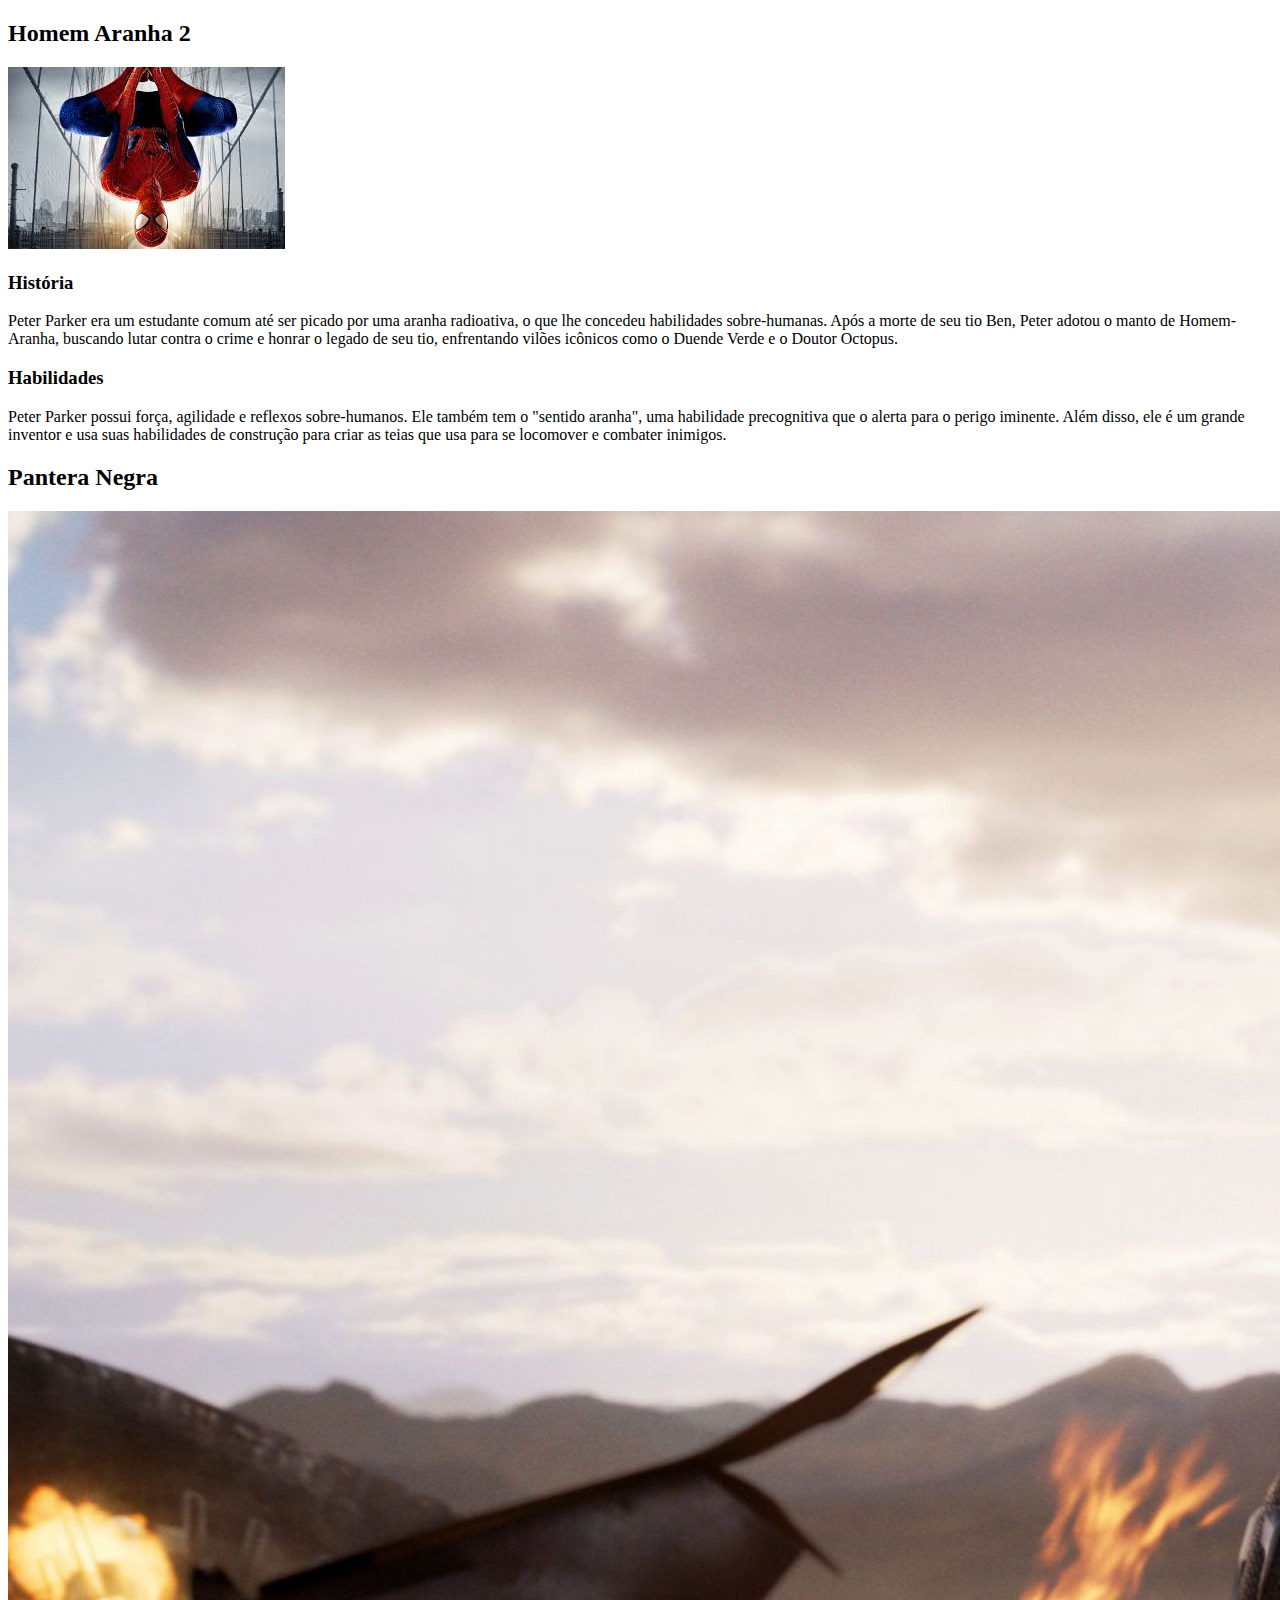
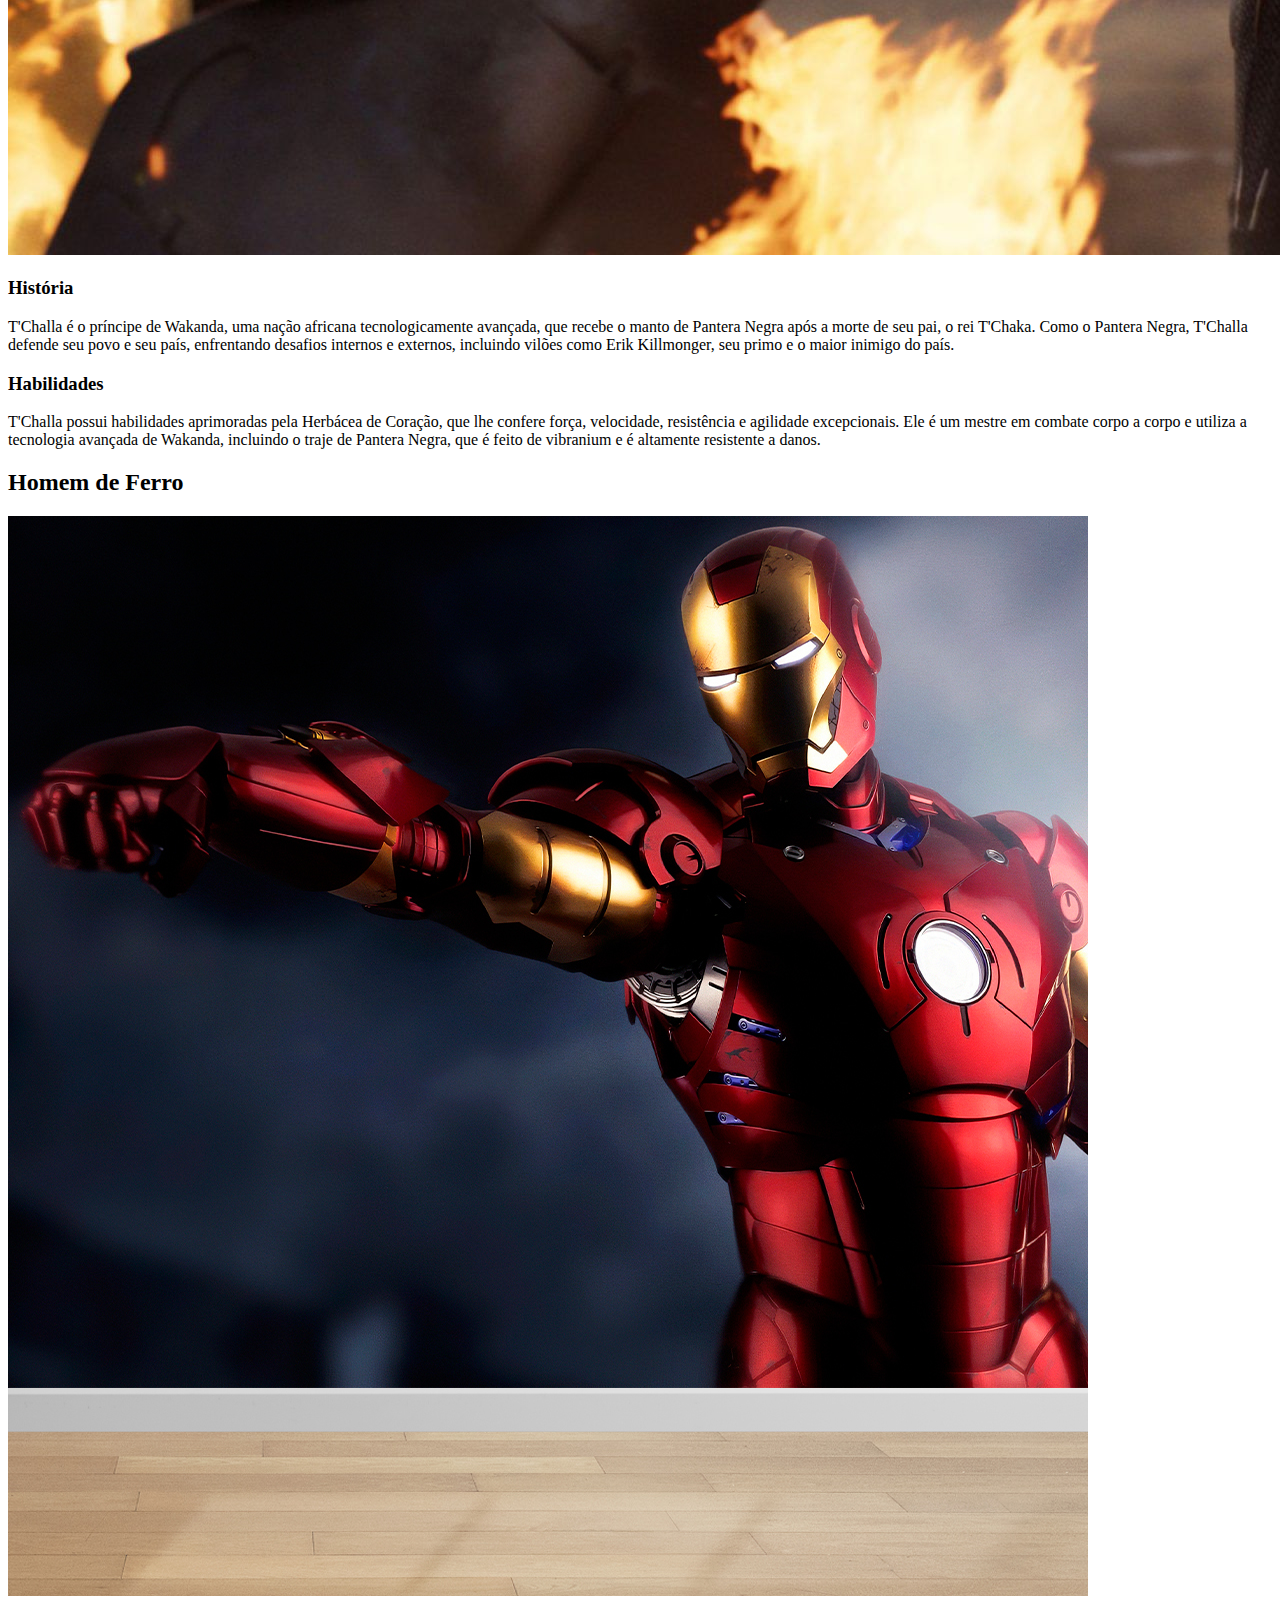
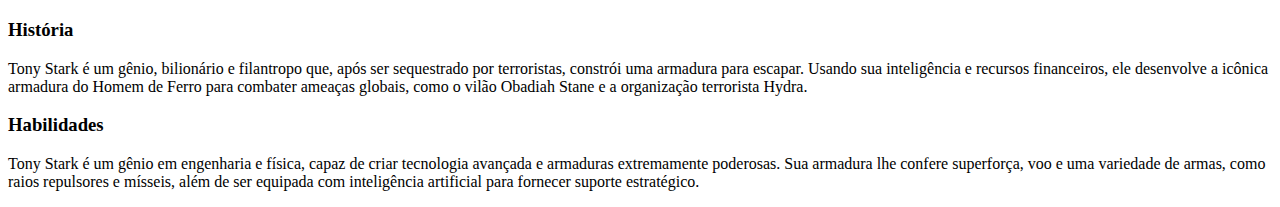
==== herois.html @ c0ed3aaa "adicionando páginas" ====
<!DOCTYPE html>
<html lang="pt-br">
<head>
    <meta charset="UTF-8">
    <meta name="viewport" content="width=device-width, initial-scale=1.0">
    <title>Heróis</title>
</head>
<body>
    <section class="hero1">
        <div>
            <h2>Homem Aranha 2</h2>
            <div class="imgContainer">
                <img src="img/miranha.jpg" alt="homem-aranha">
            </div>
        </div>
        <div>
            <h3>História</h3>
            <p>Peter Parker era um estudante comum até ser picado por uma aranha radioativa, o que lhe concedeu
                habilidades sobre-humanas. Após a morte de seu tio Ben, Peter adotou o manto de Homem-Aranha, buscando
                lutar contra o crime e honrar o legado de seu tio, enfrentando vilões icônicos como o Duende Verde e o
                Doutor Octopus.
            </p>
            <h3>Habilidades</h3>
            <p>
                Peter Parker possui força, agilidade e reflexos sobre-humanos. Ele também tem o "sentido aranha", uma
                habilidade precognitiva que o alerta para o perigo iminente. Além disso, ele é um grande inventor e usa
                suas habilidades de construção para criar as teias que usa para se locomover e combater inimigos.
            </p>
        </div>
    </section>
    <section class="hero2">
        <div>
            <h2>Pantera Negra</h2>
            <div class="imgContainer">
                <img src="img/black-panter.jpg" alt="pantera-negra">
            </div>
        </div>
        <div>
            <h3>História</h3>
            <p> T'Challa é o príncipe de Wakanda, uma nação africana tecnologicamente avançada, que recebe o manto de
                Pantera Negra após a morte de seu pai, o rei T'Chaka. Como o Pantera Negra, T'Challa defende seu povo e
                seu país, enfrentando desafios internos e externos, incluindo vilões como Erik Killmonger, seu primo e o
                maior inimigo do país.</p>
            <h3>Habilidades</h3>
            <p>
                T'Challa possui habilidades aprimoradas pela Herbácea de Coração, que lhe confere força, velocidade,
                resistência e agilidade excepcionais. Ele é um mestre em combate corpo a corpo e utiliza a tecnologia
                avançada de Wakanda, incluindo o traje de Pantera Negra, que é feito de vibranium e é altamente
                resistente a danos.
            </p>
        </div>
    </section>
    <section class="hero3">
        <div>
            <h2>Homem de Ferro</h2>
            <div>
                <div class="imgContainer">
                    <img src="img/homem-de-ferro.jpg" alt="homem-de-ferro">
                </div>
            </div>
        </div>


        <div>
            <h3>História</h3>
            <p>Tony Stark é um gênio, bilionário e filantropo que, após ser sequestrado por terroristas, constrói uma
                armadura para escapar. Usando sua inteligência e recursos financeiros, ele desenvolve a icônica armadura
                do Homem de Ferro para combater ameaças globais, como o vilão Obadiah Stane e a organização terrorista
                Hydra.</p>
            <h3>Habilidades</h3>
            <p>
                Tony Stark é um gênio em engenharia e física, capaz de criar tecnologia avançada e armaduras
                extremamente poderosas. Sua armadura lhe confere superforça, voo e uma variedade de armas, como raios
                repulsores e mísseis, além de ser equipada com inteligência artificial para fornecer suporte
                estratégico.
            </p>
        </div>
    </section>
</body>
</html>
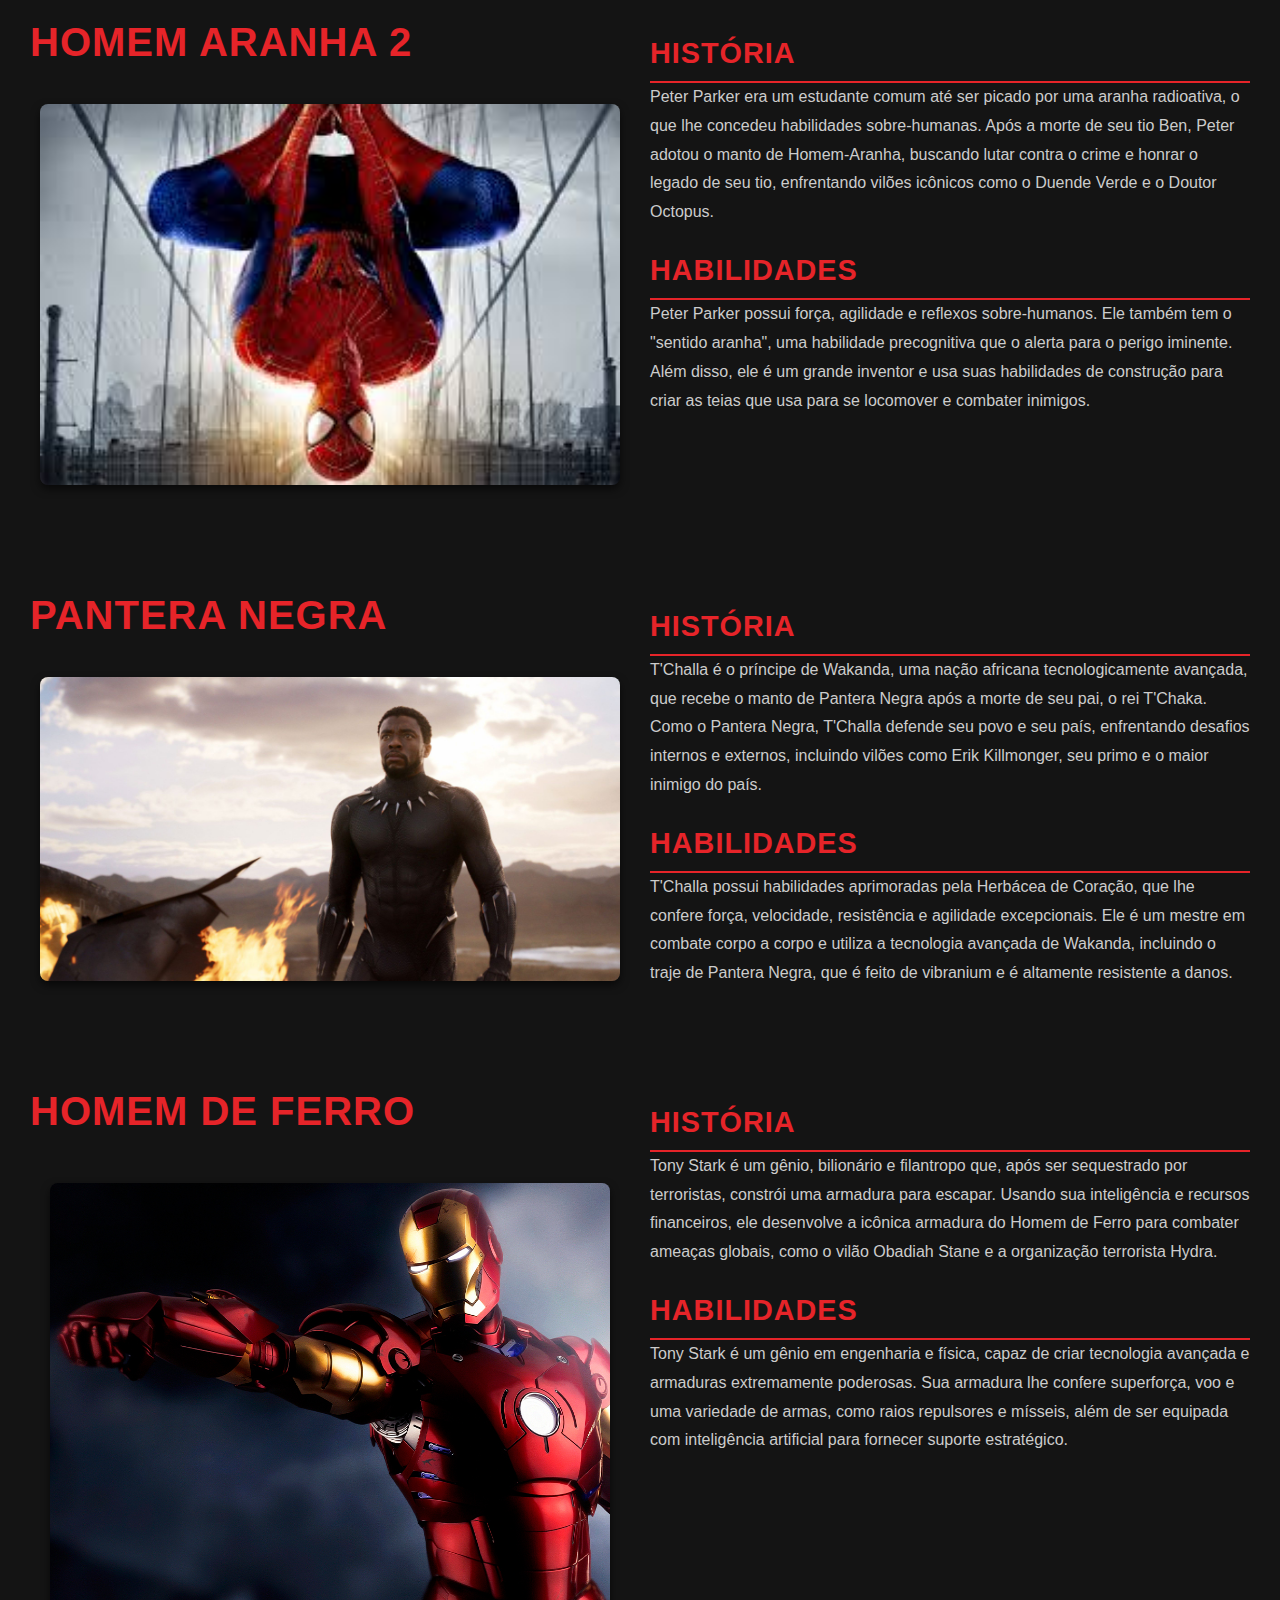
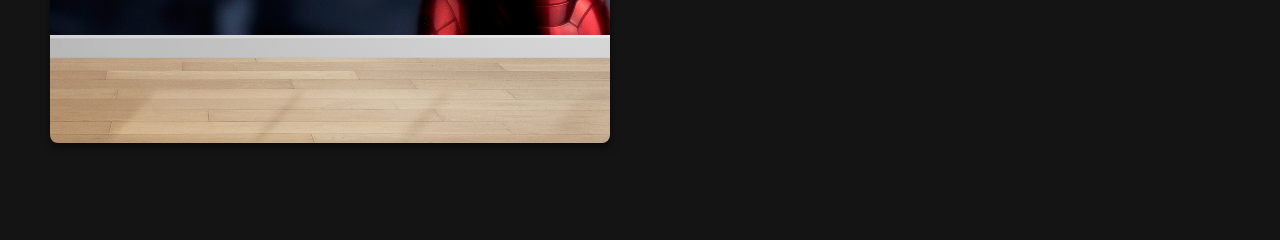
==== commit 5ea370ba: "últimas alterações" ====
--- a/herois.html
+++ b/herois.html
@@ -4,6 +4,7 @@
     <meta charset="UTF-8">
     <meta name="viewport" content="width=device-width, initial-scale=1.0">
     <title>Heróis</title>
+    <link rel="stylesheet" href="css/style.css">
 </head>
 <body>
     <section class="hero1">
@@ -74,7 +75,9 @@
                 repulsores e mísseis, além de ser equipada com inteligência artificial para fornecer suporte
                 estratégico.
             </p>
+            
         </div>
+        
     </section>
 </body>
 </html>--- a/css/style.css
+++ b/css/style.css
@@ -0,0 +1,86 @@
+* {
+    margin: 0;
+    padding: 0;
+    box-sizing: border-box;
+    font-family: 'Arial', sans-serif;
+}
+
+body {
+    background-color: #141414;
+    color: #f1f1f1;
+    line-height: 1.6;
+    padding: 0 20px;
+}
+
+h2, h3 {
+    color: #e62429;
+    text-transform: uppercase;
+    letter-spacing: 1px;
+}
+
+h2 {
+    font-size: 2.5rem;
+    margin-bottom: 20px;
+}
+
+h3 {
+    font-size: 1.8rem;
+    margin-top: 20px;
+    border-bottom: 2px solid #e62429;
+    padding-bottom: 5px;
+}
+
+section {
+    display: flex;
+    flex-wrap: wrap;
+    justify-content: space-between;
+    margin-bottom: 40px;
+}
+
+section div {
+    flex: 1;
+    padding: 10px;
+}
+
+.imgContainer {
+    max-width: 100%;
+    height: auto;
+    margin-bottom: 20px;
+}
+
+.imgContainer img {
+    width: 100%;
+    height: auto;
+    border-radius: 8px;
+    box-shadow: 0 4px 8px rgba(0, 0, 0, 0.6);
+}
+
+p {
+    font-size: 1rem;
+    line-height: 1.8;
+    margin-bottom: 20px;
+    color: #ccc;
+}
+
+@media (max-width: 768px) {
+    section {
+        flex-direction: column;
+        align-items: center;
+    }
+
+    .imgContainer img {
+        max-width: 90%;
+    }
+
+    h2 {
+        font-size: 2rem;
+    }
+
+    h3 {
+        font-size: 1.5rem;
+    }
+
+    p {
+        font-size: 1.1rem;
+    }
+}
